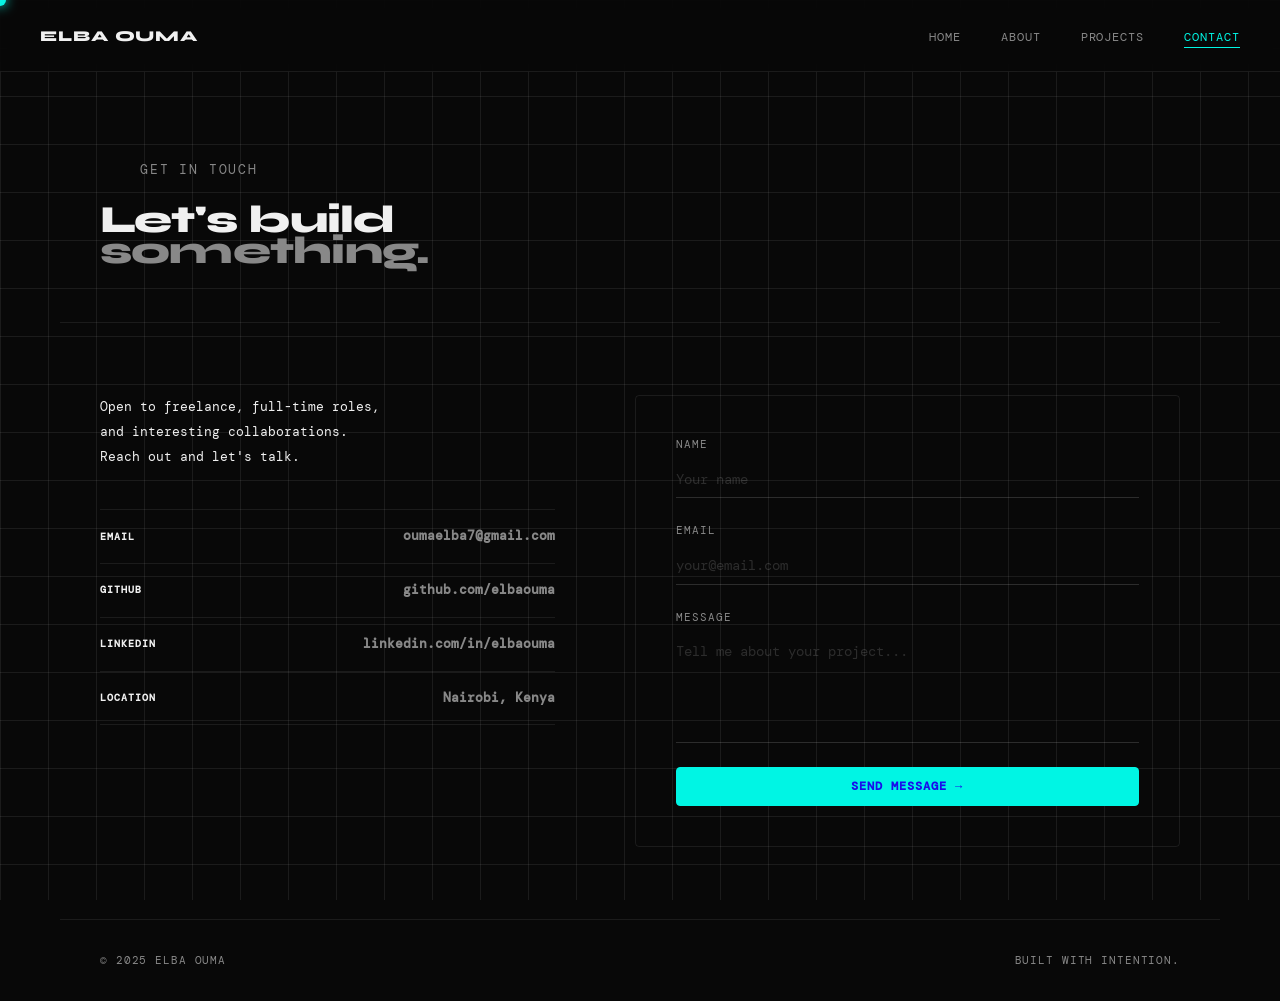
==== contact.html @ e44ed139 "initial commit" ====
<!DOCTYPE html>
<html lang="en">
<head>
  <meta charset="UTF-8">
  <meta name="viewport" content="width=device-width, initial-scale=1.0">
  <title>Contact — Elba Ouma</title>
  <link rel="preconnect" href="https://fonts.googleapis.com">
  <link href="https://fonts.googleapis.com/css2?family=Syne:wght@400;700;800&family=DM+Mono:ital,wght@0,300;0,400;1,300&display=swap" rel="stylesheet">
  <link rel="stylesheet" href="css/style.css">
  <link rel="stylesheet" href="css/animation.css">
</head>
<body>

  <div class="cursor" id="cursor"></div>
  <div class="bg-grid"></div>

  <nav class="navbar">
    <a href="index.html" class="logo">Elba Ouma</a>
    <ul>
      <li><a href="index.html">Home</a></li>
      <li><a href="about.html">About</a></li>
      <li><a href="projects.html">Projects</a></li>
      <li><a href="contact.html" class="active">Contact</a></li>
    </ul>
    <button class="hamburger" id="hamburger" aria-label="Menu">
      <span></span><span></span><span></span>
    </button>
  </nav>

  <section class="page-hero fade-up">
    <div class="eyebrow">Get in Touch</div>
    <h1>Let's build<br><em>something.</em></h1>
  </section>

  <section class="section contact-grid">
    <div class="contact-info fade-up">
      <p class="contact-sub">Open to freelance, full-time roles, and interesting collaborations. Reach out and let's talk.</p>
      <div class="contact-links">
        <div class="contact-link-row">
          <span class="contact-link-label">Email</span>
          <a href="mailto:oumaelba7@gmail.com">oumaelba7@gmail.com</a>
        </div>
        <div class="contact-link-row">
          <span class="contact-link-label">GitHub</span>
          <a href="https://github.com/" target="_blank">github.com/elbaouma</a>
        </div>
        <div class="contact-link-row">
          <span class="contact-link-label">LinkedIn</span>
          <a href="https://linkedin.com/" target="_blank">linkedin.com/in/elbaouma</a>
        </div>
        <div class="contact-link-row">
          <span class="contact-link-label">Location</span>
          <span>Nairobi, Kenya</span>
        </div>
      </div>
    </div>

    <div class="contact-form-wrap fade-up delay-1">
      <form id="contactForm" novalidate>
        <div class="form-group">
          <label for="name">Name</label>
          <input type="text" id="name" name="name" placeholder="Your name" required>
        </div>
        <div class="form-group">
          <label for="email">Email</label>
          <input type="email" id="email" name="email" placeholder="your@email.com" required>
        </div>
        <div class="form-group">
          <label for="message">Message</label>
          <textarea id="message" name="message" rows="5" placeholder="Tell me about your project..." required></textarea>
        </div>
        <button type="submit" class="btn solid full-width">Send Message →</button>
        <p class="form-success" id="formSuccess">Message sent! I'll be in touch soon.</p>
      </form>
    </div>
  </section>

  <footer class="footer">
    <p>© 2025 Elba Ouma</p>
    <p>Built with intention.</p>
  </footer>

  <script src="js/main.js"></script>
  <script src="js/forms.js"></script>
</body>
</html>
---- css/style.css ----
/* ============================================
   ELBA OUMA PORTFOLIO — DESIGN SYSTEM
   Fonts: Syne (display) + DM Mono (code/labels)
   Theme: Dark editorial, cyan accent
============================================ */

@import url('https://fonts.googleapis.com/css2?family=Syne:wght@400;700;800&family=DM+Mono:ital,wght@0,300;0,400;1,300&display=swap');

/* ─── Reset ─────────────────────────────── */
*, *::before, *::after { margin: 0; padding: 0; box-sizing: border-box; }
html { scroll-behavior: smooth; font-size: 16px; }

/* ─── Tokens ─────────────────────────────── */
:root {
  --bg:        #080808;
  --bg-2:      #111111;
  --bg-3:      #1a1a1a;
  --border:    rgba(255,255,255,0.08);
  --border-2:  rgba(255,255,255,0.15);
  --text:      #f0f0f0;
  --muted:     #888;
  --accent:    #00f5e4;
  --accent-dim: rgba(0,245,228,0.12);
  --font-display: 'Syne', sans-serif;
  --font-mono:    'DM Mono', monospace;
  --nav-h:     72px;
  --max-w:     1160px;
  --radius:    4px;
}

/* ─── Base ─────────────────────────────── */
body {
  font-family: var(--font-display);
  background: var(--bg);
  color: var(--text);
  line-height: 1.6;
  min-height: 100vh;
  overflow-x: hidden;
}

a { color: inherit; text-decoration: none; }
img { display: block; max-width: 100%; }

/* ─── Custom Cursor ─────────────────────── */
.cursor {
  position: fixed;
  width: 12px;
  height: 12px;
  background: var(--accent);
  border-radius: 50%;
  pointer-events: none;
  z-index: 9999;
  transform: translate(-50%, -50%);
  transition: width 0.2s, height 0.2s, opacity 0.2s;
  box-shadow: 0 0 12px var(--accent);
  mix-blend-mode: screen;
}
.cursor.expand { width: 28px; height: 28px; opacity: 0.5; }

/* ─── Background Grid ───────────────────── */
.bg-grid {
  position: fixed;
  inset: 0;
  background-image:
    linear-gradient(var(--border) 1px, transparent 1px),
    linear-gradient(90deg, var(--border) 1px, transparent 1px);
  background-size: 48px 48px;
  z-index: 0;
  pointer-events: none;
}

/* ─── Navbar ────────────────────────────── */
.navbar {
  position: sticky;
  top: 0;
  z-index: 100;
  display: flex;
  align-items: center;
  justify-content: space-between;
  height: var(--nav-h);
  padding: 0 2.5rem;
  background: rgba(8,8,8,0.85);
  backdrop-filter: blur(12px);
  border-bottom: 1px solid var(--border);
}

.logo {
  font-size: 15px;
  font-weight: 800;
  letter-spacing: 0.06em;
  text-transform: uppercase;
  color: var(--text);
  transition: color 0.2s;
}
.logo:hover { color: var(--accent); }

.navbar ul {
  display: flex;
  list-style: none;
  gap: 2.5rem;
}

.navbar ul li a {
  font-family: var(--font-mono);
  font-size: 12px;
  letter-spacing: 0.08em;
  text-transform: uppercase;
  color: var(--muted);
  transition: color 0.2s;
  position: relative;
  padding-bottom: 2px;
}
.navbar ul li a::after {
  content: '';
  position: absolute;
  bottom: -1px;
  left: 0;
  width: 0;
  height: 1px;
  background: var(--accent);
  transition: width 0.3s;
}
.navbar ul li a:hover,
.navbar ul li a.active {
  color: var(--accent);
}
.navbar ul li a.active::after,
.navbar ul li a:hover::after { width: 100%; }

/* ─── Hamburger (mobile) ────────────────── */
.hamburger {
  display: none;
  flex-direction: column;
  gap: 5px;
  background: none;
  border: none;
  cursor: pointer;
  padding: 4px;
}
.hamburger span {
  display: block;
  width: 22px;
  height: 1.5px;
  background: var(--text);
  transition: all 0.3s;
}
.hamburger.open span:nth-child(1) { transform: rotate(45deg) translate(5px, 5px); }
.hamburger.open span:nth-child(2) { opacity: 0; }
.hamburger.open span:nth-child(3) { transform: rotate(-45deg) translate(5px, -5px); }

/* ─── Hero ─────────────────────────────── */
.hero {
  position: relative;
  z-index: 1;
  display: grid;
  grid-template-columns: 1fr 1fr;
  gap: 2rem;
  align-items: end;
  max-width: var(--max-w);
  margin: 0 auto;
  padding: 6rem 2.5rem 4rem;
  border-bottom: 1px solid var(--border);
}

.eyebrow {
  font-family: var(--font-mono);
  font-size: 13px;
  letter-spacing: 0.14em;
  text-transform: uppercase;
  color: var(--muted);
  margin-bottom: 1.5rem;
  display: flex;
  align-items: center;
  gap: 0.75rem;
}
.eyebrow::before {
  content: '';
  display: inline-block;
  width: 28px;
  height: 1px;
  background: var(--border-4);
}

h1 {
  font-family: var(--font-display);
  font-size: clamp(2rem, 3vw, 5.5rem);
  font-weight: 800;
  line-height: 0.80;
  letter-spacing: -0.02em;
}
h1 em {
  font-style: normal;
  color: var(--muted);
}

.hero-sub {
  font-family: var(--font-mono);
  font-size: 10px;
  color: var(--muted);
  margin-top: 2rem;
  line-height: 1.5;
  max-width: 35ch;
}

.hero-right {
  display: flex;
  flex-direction: column;
  align-items: flex-end;
  gap: 2rem;
  padding-bottom: 0.5rem;
}

.status {
  display: flex;
  align-items: center;
  gap: 0.5rem;
  font-family: var(--font-mono);
  font-size: 10px;
  color: var(--muted);
}
.dot {
  width: 7px;
  height: 7px;
  border-radius: 50%;
  background: #09cd51;
  box-shadow: 0 0 6px hsl(142, 93%, 42%);
  animation: pulse 2s infinite;
}
@keyframes pulse {
  0%, 100% { opacity: 1; }
  50% { opacity: 0.3; }
}

.typing-wrap {
  font-family: var(--font-mono);
  font-size: 12px;
  color: var(--text);
  min-height: 1.5em;
}
.type-cursor {
  display: inline-block;
  width: 2px;
  height: 1em;
  background: var(--accent);
  vertical-align: middle;
  margin-left: 2px;
  animation: blink 1s infinite;
}
@keyframes blink { 0%,100%{opacity:1;} 50%{opacity:0;} }

.hero-cta {
  display: flex;
  gap: 0.75rem;
  flex-wrap: wrap;
  justify-content: flex-end;
}

/* ─── Buttons ───────────────────────────── */
.btn {
  display: inline-block;
  font-family: var(--font-mono);
  font-size: 12px;
  letter-spacing: 0.08em;
  text-transform: uppercase;
  padding: 0.65rem 1.4rem;
  border-radius: var(--radius);
  cursor: pointer;
  transition: all 0.25s;
  border: 1px solid var(--border-2);
  background: transparent;
  color: var(--text);
}
.btn:hover { border-color: var(--accent); color: var(--accent); }
.btn.solid {
  background: var(--accent);
  color: #190eea;
  border-color: var(--accent);
  font-weight: 700;
}
.btn.solid:hover {
  background: transparent;
  color: var(--accent);
}
.btn.outline { border-color: var(--border-2); color: var(--muted); }
.btn.outline:hover { border-color: var(--accent); color: var(--accent); }
.btn.small { padding: 0.45rem 1rem; font-size: 11px; }
.btn.full-width { width: 100%; text-align: center; }

/* ─── Marquee Strip ─────────────────────── */
.marquee-strip {
  position: relative;
  z-index: 1;
  overflow: hidden;
  border-bottom: 1px solid var(--border);
  padding: 1rem 0;
  background: var(--bg-2);
}
.marquee-track {
  display: flex;
  gap: 1.5rem;
  white-space: nowrap;
  animation: marquee 24s linear infinite;
  font-family: var(--font-mono);
  font-size: 12px;
  letter-spacing: 0.08em;
  text-transform: uppercase;
  color: var(--muted);
}
@keyframes marquee { from { transform: translateX(0); } to { transform: translateX(-50%); } }

/* ─── Sections ──────────────────────────── */
.section {
  position: relative;
  z-index: 1;
  max-width: var(--max-w);
  margin: 0 auto;
  padding: 4.5rem 2.5rem;
  border-bottom: 1px solid var(--border);
}

.section-label {
  font-family: var(--font-mono);
  font-size: 10px;
  color: var(--muted);
  letter-spacing: 0.14em;
  text-transform: uppercase;
  margin-bottom: 2.5rem;
  display: flex;
  align-items: center;
  gap: 0.75rem;
}
.section-label span { opacity: 0.5; }

.section-header {
  display: flex;
  justify-content: space-between;
  align-items: center;
  margin-bottom: 2.5rem;
}
.section-header .section-label { margin-bottom: 0; }
.see-all {
  font-family: var(--font-mono);
  font-size: 10px;
  color: var(--muted);
  transition: color 0.2s;
}
.see-all:hover { color: var(--accent); }

/* ─── Project Cards ─────────────────────── */
.project-grid {
  display: grid;
  grid-template-columns: repeat(auto-fit, minmax(280px, 1fr));
  gap: 1px;
  border: 1px solid var(--border);
}
.project-grid.full {
  grid-template-columns: 1fr;
}

.project-card {
  display: flex;
  flex-direction: column;
  gap: 0.75rem;
  padding: 2rem;
  border: 1px solid var(--border);
  background: transparent;
  color: var(--text);
  transition: background 0.25s;
  cursor: pointer;
}
.project-card:hover { background: var(--bg-2); }
.project-card.large { flex-direction: row; gap: 2rem; align-items: flex-start; }
.project-card.large .project-num { font-size: 2rem; font-weight: 800; color: var(--border-2); min-width: 3rem; }

.project-num {
  font-family: var(--font-mono);
  font-size: 11px;
  color: var(--primary);
  letter-spacing: 0.06em;
}
.project-body { display: flex; flex-direction: column; gap: 0.75rem; flex: 1; }
.project-card h3 {
  font-size: 18px;
  font-weight: 700;
  letter-spacing: -0.02em;
}
.project-card p {
  font-family: var(--font-mono);
  font-size: 13px;
  color: var(--primary);
  line-height: 1.7;
}
.project-links { margin-top: 0.5rem; }

.tags {
  display: flex;
  flex-wrap: wrap;
  gap: 0.4rem;
  margin-top: 0.25rem;
}
.tags span {
  font-family: var(--font-mono);
  font-size: 10px;
  color: var(--primary);
  border: 1px solid var(--border);
  padding: 3px 10px;
  border-radius: var(--radius);
  letter-spacing: 0.06em;
}

/* ─── CTA Band ──────────────────────────── */
.cta-band { background: var(--bg-1); }
.cta-band-inner {
  display: flex;
  justify-content: space-between;
  align-items: center;
  flex-wrap: wrap;
  gap: 1.5rem;
}
.cta-band h2 {
  font-size: clamp(1.6rem, 3.5vw, 2.8rem);
  font-weight: 800;
  letter-spacing: -0.03em;
}

/* ─── Page Hero ─────────────────────────── */
.page-hero {
  position: relative;
  z-index: 1;
  max-width: var(--max-w);
  margin: 0 auto;
  padding: 5.5rem 2.5rem 3.5rem;
  border-bottom: 1px solid var(--border);
}

/* ─── About ─────────────────────────────── */
.about-grid {
  display: grid;
  grid-template-columns: 1.4fr 1fr;
  gap: 5rem;
  align-items: start;
}
.about-bio p {
  font-family: var(--font-mono);
  font-size: 14px;
  color: var(--primary);
  line-height: 1.9;
  margin-bottom: 1.2rem;
}
.about-cta { display: flex; gap: 0.75rem; margin-top: 2rem; }

.about-stats { display: flex; flex-direction: column; gap: 0; }
.stat-row {
  padding: 1.5rem 0;
  border-bottom: 1px solid var(--border);
}
.stat-row:first-child { border-top: 1px solid var(--border); }
.stat-num {
  font-size: 3rem;
  font-weight: 800;
  letter-spacing: -0.05em;
  color: var(--accent);
  line-height: 1;
}
.stat-label {
  font-family: var(--font-mono);
  font-size: 11px;
  text-transform: uppercase;
  letter-spacing: 0.1em;
  color: var(--muted);
  margin-top: 0.4rem;
}

/* ─── Skills Grid ───────────────────────── */
.skills-grid {
  display: grid;
  grid-template-columns: repeat(auto-fill, minmax(160px, 1fr));
  gap: 1px;
  border: 1px solid var(--border);
}
.skill-block {
  padding: 1.5rem 1.25rem;
  border: 1px solid var(--border);
  transition: background 0.2s;
}
.skill-block:hover { background: var(--bg-1); }
.skill-cat {
  font-family: var(--font-mono);
  font-size: 10px;
  text-transform: uppercase;
  letter-spacing: 0.12em;
  color: var(--accent);
  margin-bottom: 0.75rem;
}
.skill-items {
  font-size: 14px;
  font-weight: 700;
  line-height: 1.8;
  color: var(--text);
}

/* ─── Contact ───────────────────────────── */
.contact-grid {
  display: grid;
  grid-template-columns: 1fr 1.2fr;
  gap: 5rem;
  align-items: start;
}
.contact-sub {
  font-family: var(--font-mono);
  font-size: 13px;
  color: var(--primary);
  line-height: 1.9;
  margin-bottom: 2.5rem;
  max-width: 36ch;
}
.contact-links { display: flex; flex-direction: column; }
.contact-link-row {
  display: flex;
  justify-content: space-between;
  align-items: center;
  padding: 1rem 0;
  border-bottom: 1px solid var(--border);
  font-size: 14px;
  font-weight: 700;
}
.contact-link-row:first-child { border-top: 1px solid var(--border); }
.contact-link-label {
  font-family: var(--font-mono);
  font-size: 10px;
  text-transform: uppercase;
  letter-spacing: 0.1em;
  color: var(--primary);
}
.contact-link-row a { color: var(--muted); font-family: var(--font-mono); font-size: 13px; transition: color 0.2s; }
.contact-link-row a:hover { color: var(--accent); }
.contact-link-row span:last-child { font-family: var(--font-mono); font-size: 13px; color: var(--muted); }

/* ─── Form ──────────────────────────────── */
.contact-form-wrap {
  background: var(--bg-1);
  border: 1px solid var(--border);
  border-radius: var(--radius);
  padding: 2.5rem;
}
.form-group { display: flex; flex-direction: column; gap: 0.4rem; margin-bottom: 1.5rem; }
.form-group label {
  font-family: var(--font-mono);
  font-size: 11px;
  text-transform: uppercase;
  letter-spacing: 0.1em;
  color: var(--muted);
}
.form-group input,
.form-group textarea {
  background: transparent;
  border: none;
  border-bottom: 1px solid var(--border-2);
  color: var(--text);
  font-family: var(--font-mono);
  font-size: 14px;
  padding: 0.6rem 0;
  outline: none;
  transition: border-color 0.2s;
  resize: none;
}
.form-group input:focus,
.form-group textarea:focus {
  border-bottom-color: var(--accent);
}
.form-group input::placeholder,
.form-group textarea::placeholder { color: var(--border-2); }

.form-success {
  display: none;
  font-family: var(--font-mono);
  font-size: 12px;
  color: #0808de;
  margin-top: 1rem;
  text-align: center;
}
.form-success.show { display: block; }

/* ─── Footer ────────────────────────────── */
.footer {
  position: relative;
  z-index: 1;
  max-width: var(--max-w);
  margin: 0 auto;
  padding: 2rem 2.5rem;
  display: flex;
  justify-content: space-between;
  align-items: center;
}
.footer p {
  font-family: var(--font-mono);
  font-size: 11px;
  color: var(--muted);
  text-transform: uppercase;
  letter-spacing: 0.08em;
}

/* ─── Responsive ────────────────────────── */
@media (max-width: 768px) {
  .navbar ul { display: none; }
  .hamburger { display: flex; }
  .navbar ul.open {
    display: flex;
    flex-direction: column;
    position: absolute;
    top: var(--nav-h);
    left: 0; right: 0;
    background: var(--bg);
    padding: 1.5rem 2.5rem;
    border-bottom: 1px solid var(--border);
    gap: 1.5rem;
  }

  .hero { grid-template-columns: 1fr; padding: 4rem 1.5rem 3rem; }
  .hero-right { align-items: flex-start; }
  .hero-cta { justify-content: flex-start; }

  .about-grid,
  .contact-grid { grid-template-columns: 1fr; gap: 3rem; }

  .project-card.large { flex-direction: column; }

  .section { padding: 3rem 1.5rem; }
  .page-hero { padding: 3.5rem 1.5rem 2.5rem; }
  .footer { padding: 1.5rem; }
  .cta-band-inner { flex-direction: column; align-items: flex-start; }
}
---- css/animation.css ----
/* ============================================
   ANIMATION SYSTEM
============================================ */

/* ─── Fade Up (scroll-triggered via JS) ─── */
.fade-up {
  opacity: 0;
  transform: translateY(32px);
  transition: opacity 0.7s cubic-bezier(0.22, 1, 0.36, 1),
              transform 0.7s cubic-bezier(0.22, 1, 0.36, 1);
}
.fade-up.visible {
  opacity: 1;
  transform: translateY(0);
}

/* ─── Stagger delays ────────────────────── */
.delay-1 { transition-delay: 0.15s; }
.delay-2 { transition-delay: 0.3s; }
.delay-3 { transition-delay: 0.45s; }

/* ─── Page load: hero h1 ────────────────── */
@keyframes heroIn {
  from { opacity: 0; transform: translateY(40px); }
  to   { opacity: 1; transform: translateY(0); }
}
.hero h1, .page-hero h1 {
  animation: heroIn 0.9s cubic-bezier(0.22, 1, 0.36, 1) both;
}
.hero .eyebrow, .page-hero .eyebrow {
  animation: heroIn 0.9s 0.1s cubic-bezier(0.22, 1, 0.36, 1) both;
}
.hero .hero-sub {
  animation: heroIn 0.9s 0.2s cubic-bezier(0.22, 1, 0.36, 1) both;
}

/* ─── Navbar link hover underline ───────── */
.navbar ul li a::after {
  transition: width 0.3s cubic-bezier(0.22, 1, 0.36, 1);
}

/* ─── Card hover lift ───────────────────── */
.project-card {
  transition: background 0.25s ease, transform 0.2s ease;
}
.project-card:hover {
  transform: translateY(-2px);
}

/* ─── Button pulse on hover ─────────────── */
.btn.solid:hover {
  box-shadow: 0 0 20px rgba(0, 245, 228, 0.3);
}

/* ─── Skill block hover ─────────────────── */
.skill-block {
  transition: background 0.2s ease, border-color 0.2s ease;
}
.skill-block:hover {
  border-color: rgba(0,245,228,0.2);
}

/* ─── Stat num count-up glow ────────────── */
.stat-num {
  transition: text-shadow 0.3s ease;
}
.stat-row:hover .stat-num {
  text-shadow: 0 0 20px rgba(0,245,228,0.4);
}

/* ─── Contact link row hover ────────────── */
.contact-link-row {
  transition: padding-left 0.2s ease;
}
.contact-link-row:hover {
  padding-left: 6px;
}

/* ─── Form input focus line ─────────────── */
.form-group input,
.form-group textarea {
  transition: border-color 0.3s ease, box-shadow 0.3s ease;
}
.form-group input:focus,
.form-group textarea:focus {
  box-shadow: 0 4px 12px rgba(0, 245, 228, 0.08);
}
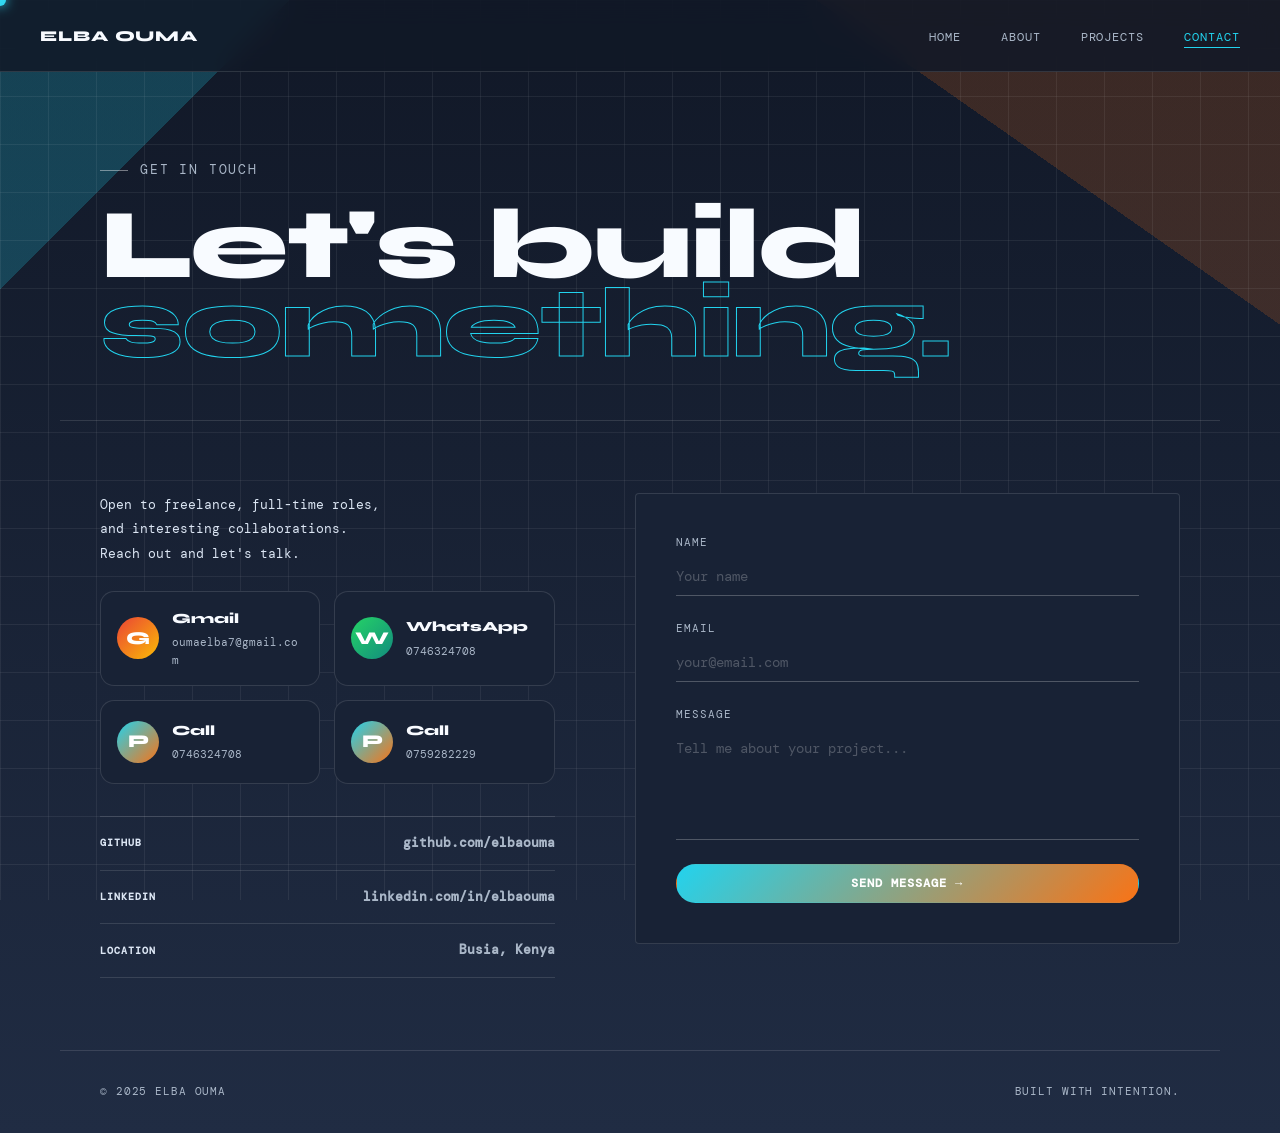
==== commit c909d899: "Updated portfolio project" ====
--- a/contact.html
+++ b/contact.html
@@ -35,22 +35,49 @@
   <section class="section contact-grid">
     <div class="contact-info fade-up">
       <p class="contact-sub">Open to freelance, full-time roles, and interesting collaborations. Reach out and let's talk.</p>
+      <div class="contact-platforms">
+        <a class="platform-card gmail" href="mailto:oumaelba7@gmail.com">
+          <span class="platform-icon">G</span>
+          <span class="platform-meta">
+            <span class="platform-name">Gmail</span>
+            <span class="platform-value">oumaelba7@gmail.com</span>
+          </span>
+        </a>
+        <a class="platform-card whatsapp" href="https://wa.me/254746324708" target="_blank" rel="noopener">
+          <span class="platform-icon">W</span>
+          <span class="platform-meta">
+            <span class="platform-name">WhatsApp</span>
+            <span class="platform-value">0746324708</span>
+          </span>
+        </a>
+        <a class="platform-card phone" href="tel:+254746324708">
+          <span class="platform-icon">P</span>
+          <span class="platform-meta">
+            <span class="platform-name">Call</span>
+            <span class="platform-value">0746324708</span>
+          </span>
+        </a>
+        <a class="platform-card phone" href="tel:+254759282229">
+          <span class="platform-icon">P</span>
+          <span class="platform-meta">
+            <span class="platform-name">Call</span>
+            <span class="platform-value">0759282229</span>
+          </span>
+        </a>
+      </div>
+
       <div class="contact-links">
         <div class="contact-link-row">
-          <span class="contact-link-label">Email</span>
-          <a href="mailto:oumaelba7@gmail.com">oumaelba7@gmail.com</a>
-        </div>
-        <div class="contact-link-row">
           <span class="contact-link-label">GitHub</span>
-          <a href="https://github.com/" target="_blank">github.com/elbaouma</a>
+          <a href="https://github.com/" target="_blank" rel="noopener">github.com/elbaouma</a>
         </div>
         <div class="contact-link-row">
           <span class="contact-link-label">LinkedIn</span>
-          <a href="https://linkedin.com/" target="_blank">linkedin.com/in/elbaouma</a>
+          <a href="https://linkedin.com/" target="_blank" rel="noopener">linkedin.com/in/elbaouma</a>
         </div>
         <div class="contact-link-row">
           <span class="contact-link-label">Location</span>
-          <span>Nairobi, Kenya</span>
+          <span>Busia, Kenya</span>
         </div>
       </div>
     </div>
--- a/css/style.css
+++ b/css/style.css
@@ -12,15 +12,21 @@
 
 /* ─── Tokens ─────────────────────────────── */
 :root {
-  --bg:        #080808;
-  --bg-2:      #111111;
-  --bg-3:      #1a1a1a;
-  --border:    rgba(255,255,255,0.08);
-  --border-2:  rgba(255,255,255,0.15);
-  --text:      #f0f0f0;
-  --muted:     #888;
-  --accent:    #00f5e4;
-  --accent-dim: rgba(0,245,228,0.12);
+  --bg:        #111827;
+  --bg-1:      #182235;
+  --bg-2:      #202c43;
+  --bg-3:      #293754;
+  --border:    rgba(255,255,255,0.12);
+  --border-2:  rgba(255,255,255,0.24);
+  --border-4:  rgba(255,255,255,0.42);
+  --text:      #f8fbff;
+  --muted:     #aab7c8;
+  --primary:   #dce6f4;
+  --accent:    #22d3ee;
+  --accent-2:  #f97316;
+  --accent-3:  #a3e635;
+  --accent-dim: rgba(34,211,238,0.14);
+  --shadow:    rgba(0,0,0,0.34);
   --font-display: 'Syne', sans-serif;
   --font-mono:    'DM Mono', monospace;
   --nav-h:     72px;
@@ -28,14 +34,53 @@
   --radius:    4px;
 }
 
+body[data-theme="sunset"] {
+  --bg:        #21130f;
+  --bg-1:      #322018;
+  --bg-2:      #46291e;
+  --bg-3:      #623724;
+  --border:    rgba(255,242,225,0.13);
+  --border-2:  rgba(255,242,225,0.25);
+  --border-4:  rgba(255,242,225,0.42);
+  --text:      #fff7ed;
+  --muted:     #dfc3aa;
+  --primary:   #f6e0cb;
+  --accent:    #fb923c;
+  --accent-2:  #f43f5e;
+  --accent-3:  #fde68a;
+  --accent-dim: rgba(251,146,60,0.16);
+}
+
+body[data-theme="forest"] {
+  --bg:        #10201b;
+  --bg-1:      #172d25;
+  --bg-2:      #1f3b31;
+  --bg-3:      #2a4b3e;
+  --border:    rgba(233,255,244,0.13);
+  --border-2:  rgba(233,255,244,0.25);
+  --border-4:  rgba(233,255,244,0.42);
+  --text:      #f3fff8;
+  --muted:     #abc9ba;
+  --primary:   #d9f5e6;
+  --accent:    #34d399;
+  --accent-2:  #facc15;
+  --accent-3:  #38bdf8;
+  --accent-dim: rgba(52,211,153,0.15);
+}
+
 /* ─── Base ─────────────────────────────── */
 body {
   font-family: var(--font-display);
-  background: var(--bg);
+  background-color: var(--bg);
+  background:
+    linear-gradient(135deg, color-mix(in srgb, var(--accent) 22%, transparent) 0 12%, transparent 12% 42%),
+    linear-gradient(215deg, color-mix(in srgb, var(--accent-2) 18%, transparent) 0 16%, transparent 16% 54%),
+    linear-gradient(180deg, var(--bg) 0%, var(--bg-2) 100%);
   color: var(--text);
   line-height: 1.6;
   min-height: 100vh;
   overflow-x: hidden;
+  transition: background 0.35s ease, color 0.35s ease;
 }
 
 a { color: inherit; text-decoration: none; }
@@ -65,6 +110,7 @@
     linear-gradient(var(--border) 1px, transparent 1px),
     linear-gradient(90deg, var(--border) 1px, transparent 1px);
   background-size: 48px 48px;
+  opacity: 0.55;
   z-index: 0;
   pointer-events: none;
 }
@@ -79,10 +125,37 @@
   justify-content: space-between;
   height: var(--nav-h);
   padding: 0 2.5rem;
-  background: rgba(8,8,8,0.85);
+  background: var(--bg);
+  background: color-mix(in srgb, var(--bg) 84%, transparent);
   backdrop-filter: blur(12px);
   border-bottom: 1px solid var(--border);
 }
+
+.theme-switcher {
+  display: flex;
+  align-items: center;
+  gap: 0.5rem;
+}
+
+.theme-swatch {
+  width: 22px;
+  height: 22px;
+  border: 1px solid var(--border-2);
+  border-radius: 50%;
+  cursor: pointer;
+  transition: transform 0.2s ease, border-color 0.2s ease, box-shadow 0.2s ease;
+}
+
+.theme-swatch:hover,
+.theme-swatch.active {
+  transform: translateY(-2px) scale(1.08);
+  border-color: var(--text);
+  box-shadow: 0 0 0 4px var(--accent-dim);
+}
+
+.theme-swatch.neon { background: linear-gradient(135deg, #22d3ee, #f97316); }
+.theme-swatch.sunset { background: linear-gradient(135deg, #fb923c, #f43f5e); }
+.theme-swatch.forest { background: linear-gradient(135deg, #34d399, #facc15); }
 
 .logo {
   font-size: 15px;
@@ -162,6 +235,19 @@
   border-bottom: 1px solid var(--border);
 }
 
+.hero::before {
+  content: '';
+  position: absolute;
+  inset: 2.5rem;
+  border: 1px solid var(--border);
+  background: var(--accent-dim);
+  background:
+    linear-gradient(120deg, var(--accent-dim), transparent 34%),
+    linear-gradient(300deg, color-mix(in srgb, var(--accent-2) 12%, transparent), transparent 36%);
+  z-index: -1;
+  transform: skewY(-1.5deg);
+}
+
 .eyebrow {
   font-family: var(--font-mono);
   font-size: 13px;
@@ -183,14 +269,15 @@
 
 h1 {
   font-family: var(--font-display);
-  font-size: clamp(2rem, 3vw, 5.5rem);
+  font-size: 6.2rem;
   font-weight: 800;
   line-height: 0.80;
   letter-spacing: -0.02em;
 }
 h1 em {
   font-style: normal;
-  color: var(--muted);
+  color: transparent;
+  -webkit-text-stroke: 1px var(--accent);
 }
 
 .hero-sub {
@@ -210,6 +297,31 @@
   padding-bottom: 0.5rem;
 }
 
+.profile-photo {
+  width: min(100%, 320px);
+  aspect-ratio: 1 / 1;
+  border: 6px solid var(--accent);
+  border-color: color-mix(in srgb, var(--accent) 55%, var(--bg-1));
+  border-radius: 50%;
+  overflow: hidden;
+  background: var(--bg-1);
+  box-shadow: 0 24px 70px var(--shadow), 0 0 0 12px var(--accent-dim);
+  transition: transform 0.25s ease, box-shadow 0.25s ease, border-color 0.25s ease;
+}
+
+.profile-photo:hover {
+  transform: translateY(-8px) rotate(-2deg);
+  border-color: var(--accent-2);
+  box-shadow: 0 30px 80px var(--shadow), 0 0 0 16px var(--accent-dim);
+}
+
+.profile-photo img {
+  width: 100%;
+  height: 100%;
+  object-fit: cover;
+  object-position: center top;
+}
+
 .status {
   display: flex;
   align-items: center;
@@ -217,13 +329,17 @@
   font-family: var(--font-mono);
   font-size: 10px;
   color: var(--muted);
+  background: var(--bg-1);
+  border: 1px solid var(--border);
+  padding: 0.6rem 0.85rem;
+  border-radius: 999px;
 }
 .dot {
   width: 7px;
   height: 7px;
   border-radius: 50%;
-  background: #09cd51;
-  box-shadow: 0 0 6px hsl(142, 93%, 42%);
+  background: #0fba63;
+  box-shadow: 0 0 6px rgba(15, 186, 99, 0.65);
   animation: pulse 2s infinite;
 }
 @keyframes pulse {
@@ -236,6 +352,10 @@
   font-size: 12px;
   color: var(--text);
   min-height: 1.5em;
+  background: var(--bg-1);
+  border-left: 3px solid var(--accent);
+  padding: 0.8rem 1rem;
+  min-width: min(100%, 270px);
 }
 .type-cursor {
   display: inline-block;
@@ -263,7 +383,7 @@
   letter-spacing: 0.08em;
   text-transform: uppercase;
   padding: 0.65rem 1.4rem;
-  border-radius: var(--radius);
+  border-radius: 999px;
   cursor: pointer;
   transition: all 0.25s;
   border: 1px solid var(--border-2);
@@ -272,14 +392,14 @@
 }
 .btn:hover { border-color: var(--accent); color: var(--accent); }
 .btn.solid {
-  background: var(--accent);
-  color: #190eea;
-  border-color: var(--accent);
+  background: linear-gradient(135deg, var(--accent), var(--accent-2));
+  color: #ffffff;
+  border-color: transparent;
   font-weight: 700;
 }
 .btn.solid:hover {
-  background: transparent;
-  color: var(--accent);
+  color: #ffffff;
+  transform: translateY(-2px);
 }
 .btn.outline { border-color: var(--border-2); color: var(--muted); }
 .btn.outline:hover { border-color: var(--accent); color: var(--accent); }
@@ -293,7 +413,7 @@
   overflow: hidden;
   border-bottom: 1px solid var(--border);
   padding: 1rem 0;
-  background: var(--bg-2);
+  background: var(--bg-1);
 }
 .marquee-track {
   display: flex;
@@ -304,7 +424,7 @@
   font-size: 12px;
   letter-spacing: 0.08em;
   text-transform: uppercase;
-  color: var(--muted);
+  color: var(--primary);
 }
 @keyframes marquee { from { transform: translateX(0); } to { transform: translateX(-50%); } }
 
@@ -346,6 +466,48 @@
 }
 .see-all:hover { color: var(--accent); }
 
+/* ─── Expertise ─────────────────────────── */
+.expertise-grid {
+  display: grid;
+  grid-template-columns: repeat(3, minmax(0, 1fr));
+  gap: 1px;
+  border: 1px solid var(--border);
+  background: var(--border);
+}
+.expertise-card {
+  min-height: 240px;
+  padding: 2rem;
+  background:
+    linear-gradient(160deg, var(--accent-dim), transparent 42%),
+    var(--bg-1);
+  border: 1px solid transparent;
+  transition: transform 0.25s ease, border-color 0.25s ease, background 0.25s ease;
+}
+.expertise-card:hover {
+  transform: translateY(-6px);
+  border-color: var(--accent);
+  background:
+    linear-gradient(160deg, var(--accent-dim), transparent 55%),
+    var(--bg-2);
+}
+.expertise-num {
+  display: inline-flex;
+  margin-bottom: 2.6rem;
+  font-family: var(--font-mono);
+  font-size: 11px;
+  color: var(--accent);
+}
+.expertise-card h3 {
+  font-size: 1.35rem;
+  margin-bottom: 0.9rem;
+}
+.expertise-card p {
+  font-family: var(--font-mono);
+  font-size: 13px;
+  line-height: 1.8;
+  color: var(--primary);
+}
+
 /* ─── Project Cards ─────────────────────── */
 .project-grid {
   display: grid;
@@ -363,12 +525,18 @@
   gap: 0.75rem;
   padding: 2rem;
   border: 1px solid var(--border);
-  background: transparent;
+  background: var(--bg-1);
+  background: color-mix(in srgb, var(--bg-1) 74%, transparent);
   color: var(--text);
-  transition: background 0.25s;
+  transition: background 0.25s, border-color 0.25s, box-shadow 0.25s;
   cursor: pointer;
 }
-.project-card:hover { background: var(--bg-2); }
+.project-card:hover {
+  background: var(--bg-2);
+  border-color: var(--accent);
+  border-color: color-mix(in srgb, var(--accent) 55%, var(--border));
+  box-shadow: inset 0 3px 0 var(--accent);
+}
 .project-card.large { flex-direction: row; gap: 2rem; align-items: flex-start; }
 .project-card.large .project-num { font-size: 2rem; font-weight: 800; color: var(--border-2); min-width: 3rem; }
 
@@ -403,13 +571,14 @@
   font-size: 10px;
   color: var(--primary);
   border: 1px solid var(--border);
+  background: var(--accent-dim);
   padding: 3px 10px;
   border-radius: var(--radius);
   letter-spacing: 0.06em;
 }
 
 /* ─── CTA Band ──────────────────────────── */
-.cta-band { background: var(--bg-1); }
+.cta-band { background: linear-gradient(135deg, var(--bg-1), var(--bg-2)); }
 .cta-band-inner {
   display: flex;
   justify-content: space-between;
@@ -511,14 +680,70 @@
   font-size: 13px;
   color: var(--primary);
   line-height: 1.9;
-  margin-bottom: 2.5rem;
+  margin-bottom: 1.5rem;
   max-width: 36ch;
+}
+.contact-platforms {
+  display: grid;
+  grid-template-columns: repeat(2, minmax(0, 1fr));
+  gap: 0.85rem;
+  margin-bottom: 2rem;
+}
+.platform-card {
+  display: grid;
+  grid-template-columns: 42px 1fr;
+  align-items: center;
+  gap: 0.8rem;
+  min-height: 84px;
+  padding: 1rem;
+  background: var(--bg-1);
+  border: 1px solid var(--border);
+  border-radius: 14px;
+  color: var(--text);
+  transition: transform 0.22s ease, border-color 0.22s ease, background 0.22s ease, box-shadow 0.22s ease;
+}
+.platform-card:hover {
+  transform: translateY(-4px);
+  border-color: var(--accent);
+  background: var(--bg-2);
+  box-shadow: 0 16px 36px var(--shadow);
+}
+.platform-icon {
+  display: grid;
+  place-items: center;
+  width: 42px;
+  height: 42px;
+  border-radius: 50%;
+  font-family: var(--font-display);
+  font-size: 18px;
+  font-weight: 800;
+  color: #ffffff;
+}
+.platform-card.gmail .platform-icon { background: linear-gradient(135deg, #ea4335, #fbbc05); }
+.platform-card.whatsapp .platform-icon { background: linear-gradient(135deg, #25d366, #128c7e); }
+.platform-card.phone .platform-icon { background: linear-gradient(135deg, var(--accent), var(--accent-2)); }
+.platform-meta {
+  min-width: 0;
+  display: flex;
+  flex-direction: column;
+  gap: 0.25rem;
+}
+.platform-name {
+  font-size: 14px;
+  font-weight: 800;
+}
+.platform-value {
+  overflow-wrap: anywhere;
+  font-family: var(--font-mono);
+  font-size: 11px;
+  color: var(--muted);
 }
 .contact-links { display: flex; flex-direction: column; }
 .contact-link-row {
   display: flex;
   justify-content: space-between;
   align-items: center;
+  gap: 1.5rem;
   padding: 1rem 0;
   border-bottom: 1px solid var(--border);
   font-size: 14px;
@@ -532,9 +757,9 @@
   letter-spacing: 0.1em;
   color: var(--primary);
 }
-.contact-link-row a { color: var(--muted); font-family: var(--font-mono); font-size: 13px; transition: color 0.2s; }
+.contact-link-row a { color: var(--muted); font-family: var(--font-mono); font-size: 13px; text-align: right; transition: color 0.2s; }
 .contact-link-row a:hover { color: var(--accent); }
-.contact-link-row span:last-child { font-family: var(--font-mono); font-size: 13px; color: var(--muted); }
+.contact-link-row span:last-child { font-family: var(--font-mono); font-size: 13px; color: var(--muted); text-align: right; }
 
 /* ─── Form ──────────────────────────────── */
 .contact-form-wrap {
@@ -575,7 +800,7 @@
   display: none;
   font-family: var(--font-mono);
   font-size: 12px;
-  color: #0808de;
+  color: var(--accent);
   margin-top: 1rem;
   text-align: center;
 }
@@ -604,6 +829,7 @@
 @media (max-width: 768px) {
   .navbar ul { display: none; }
   .hamburger { display: flex; }
+  .theme-switcher { margin-left: auto; margin-right: 1rem; }
   .navbar ul.open {
     display: flex;
     flex-direction: column;
@@ -617,11 +843,16 @@
   }
 
   .hero { grid-template-columns: 1fr; padding: 4rem 1.5rem 3rem; }
+  .hero::before { inset: 1.25rem; }
+  .hero h1 { font-size: 3.6rem; }
   .hero-right { align-items: flex-start; }
+  .profile-photo { width: min(100%, 280px); }
   .hero-cta { justify-content: flex-start; }
 
   .about-grid,
   .contact-grid { grid-template-columns: 1fr; gap: 3rem; }
+  .contact-platforms { grid-template-columns: 1fr; }
+  .expertise-grid { grid-template-columns: 1fr; }
 
   .project-card.large { flex-direction: column; }
 
